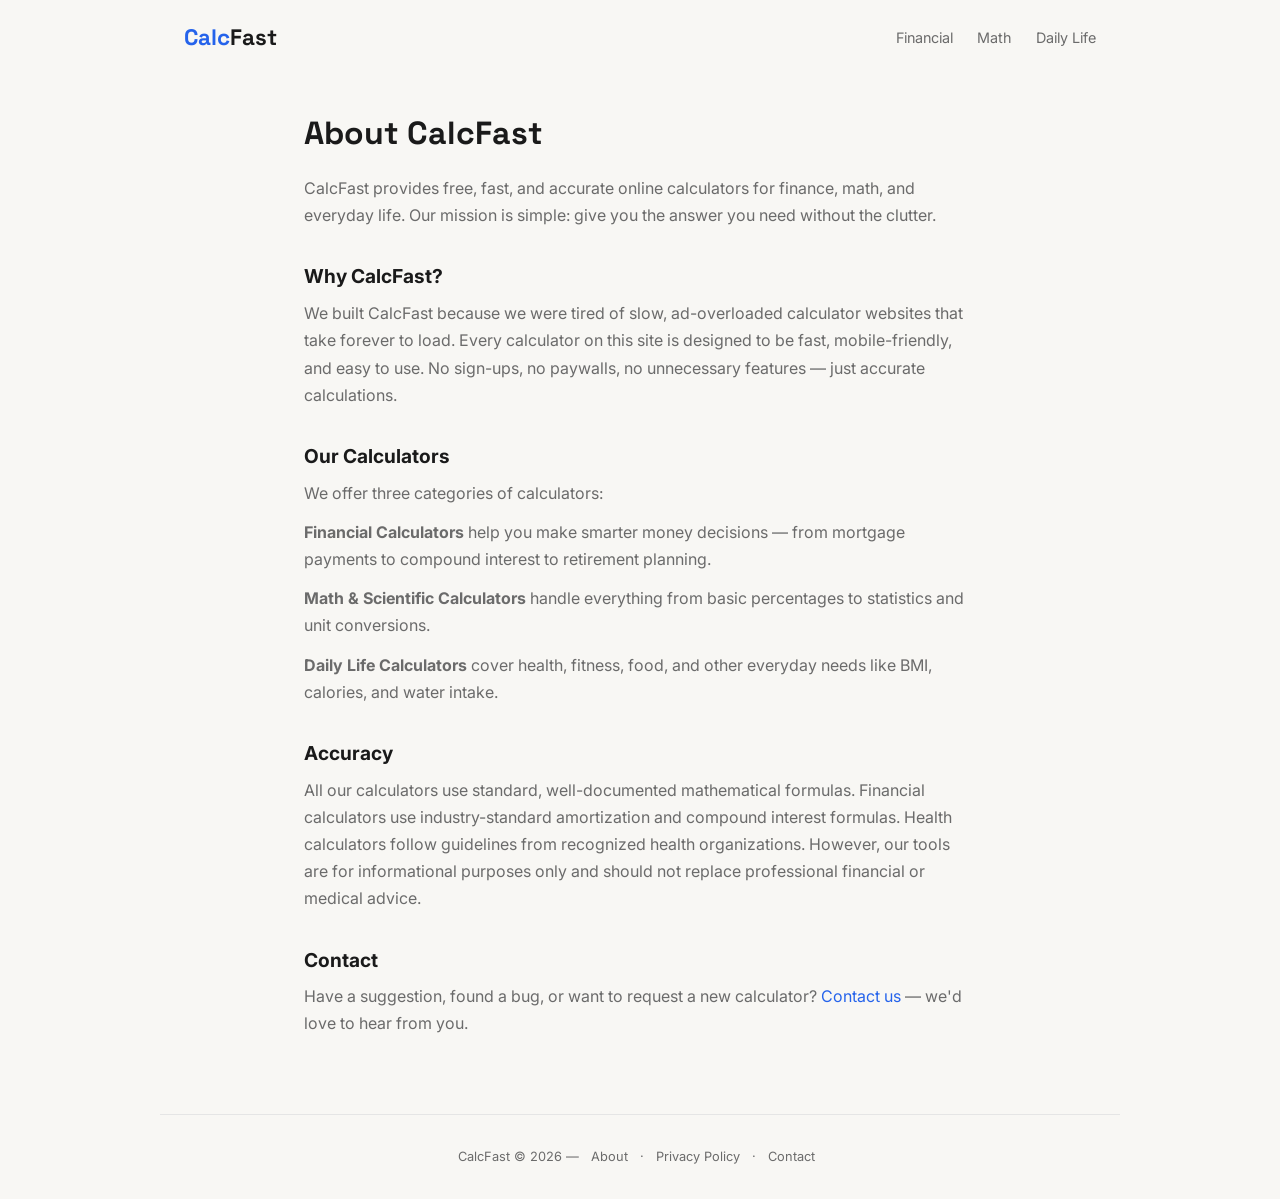
==== about.html @ 99d5f29c "full site with 3 calculators" ====
<!DOCTYPE html>
<html lang="en">
<head>
  <meta charset="UTF-8">
  <meta name="viewport" content="width=device-width, initial-scale=1.0">
  <title>About — CalcFast</title>
  <meta name="description" content="About CalcFast — free online calculators for finance, math, and daily life.">
  <link rel="stylesheet" href="css/styles.css">
</head>
<body>
  <nav>
    <a href="/" class="logo">Calc<span>Fast</span></a>
    <div class="nav-links">
      <a href="/#financial">Financial</a>
      <a href="/#math">Math</a>
      <a href="/#daily">Daily Life</a>
    </div>
  </nav>

  <div class="text-page">
    <h1>About CalcFast</h1>
    <p>CalcFast provides free, fast, and accurate online calculators for finance, math, and everyday life. Our mission is simple: give you the answer you need without the clutter.</p>

    <h2>Why CalcFast?</h2>
    <p>We built CalcFast because we were tired of slow, ad-overloaded calculator websites that take forever to load. Every calculator on this site is designed to be fast, mobile-friendly, and easy to use. No sign-ups, no paywalls, no unnecessary features — just accurate calculations.</p>

    <h2>Our Calculators</h2>
    <p>We offer three categories of calculators:</p>
    <p><strong>Financial Calculators</strong> help you make smarter money decisions — from mortgage payments to compound interest to retirement planning.</p>
    <p><strong>Math & Scientific Calculators</strong> handle everything from basic percentages to statistics and unit conversions.</p>
    <p><strong>Daily Life Calculators</strong> cover health, fitness, food, and other everyday needs like BMI, calories, and water intake.</p>

    <h2>Accuracy</h2>
    <p>All our calculators use standard, well-documented mathematical formulas. Financial calculators use industry-standard amortization and compound interest formulas. Health calculators follow guidelines from recognized health organizations. However, our tools are for informational purposes only and should not replace professional financial or medical advice.</p>

    <h2>Contact</h2>
    <p>Have a suggestion, found a bug, or want to request a new calculator? <a href="contact.html">Contact us</a> — we'd love to hear from you.</p>
  </div>

  <footer>
    <p>CalcFast © 2026 — <a href="about.html">About</a> · <a href="privacy.html">Privacy Policy</a> · <a href="contact.html">Contact</a></p>
  </footer>

  <!-- Cloudflare Web Analytics -->
  <script type='module' src='https://static.cloudflareinsights.com/beacon.min.js' data-cf-beacon='{"token": "786a42c007de480bbeeb7cb9413382cb"}'></script>
</body>
</html>
---- css/styles.css ----
@import url('https://fonts.googleapis.com/css2?family=Inter:wght@400;500;600;700&family=Space+Grotesk:wght@500;700&display=swap');

/* ═══════════════════════════════════════
   VARIABLES — cambia estos para cambiar
   toda la apariencia del sitio
   ═══════════════════════════════════════ */
:root {
  --bg: #f8f7f4;
  --surface: #ffffff;
  --text: #1a1a1a;
  --text-muted: #6b6b6b;
  --accent: #2563eb;
  --accent-light: #dbeafe;
  --border: #e5e5e5;
  --green: #16a34a;
  --green-light: #dcfce7;
  --yellow: #a16207;
  --yellow-light: #fef3c7;
  --red: #dc2626;
  --red-light: #fee2e2;
  --purple: #7c3aed;
  --purple-light: #ede9fe;
  --radius: 12px;
  --max-width: 960px;
}

/* ═══════════════════════════════════════
   RESET Y BASE
   ═══════════════════════════════════════ */
* { margin: 0; padding: 0; box-sizing: border-box; }

body {
  font-family: 'Inter', system-ui, sans-serif;
  background: var(--bg);
  color: var(--text);
  line-height: 1.6;
}

a { color: var(--accent); text-decoration: none; }
a:hover { text-decoration: underline; }

/* ═══════════════════════════════════════
   NAV
   ═══════════════════════════════════════ */
nav {
  display: flex;
  justify-content: space-between;
  align-items: center;
  max-width: var(--max-width);
  margin: 0 auto;
  padding: 1.25rem 1.5rem;
}

.logo {
  font-family: 'Space Grotesk', sans-serif;
  font-weight: 700;
  font-size: 1.4rem;
  color: var(--accent);
  text-decoration: none;
}
.logo span { color: var(--text); }

.nav-links { display: flex; gap: 1.5rem; }
.nav-links a {
  color: var(--text-muted);
  font-size: 0.9rem;
  text-decoration: none;
}
.nav-links a:hover { color: var(--text); }

/* ═══════════════════════════════════════
   HERO (solo home)
   ═══════════════════════════════════════ */
.hero {
  max-width: var(--max-width);
  margin: 0 auto;
  padding: 4rem 1.5rem 3rem;
  text-align: center;
}

.hero h1 {
  font-family: 'Space Grotesk', sans-serif;
  font-size: clamp(2rem, 5vw, 3rem);
  font-weight: 700;
  line-height: 1.15;
  margin-bottom: 1rem;
}

.hero p {
  color: var(--text-muted);
  font-size: 1.1rem;
  max-width: 540px;
  margin: 0 auto;
}

.badge {
  display: inline-block;
  background: var(--accent-light);
  color: var(--accent);
  font-size: 0.8rem;
  font-weight: 600;
  padding: 0.3rem 0.75rem;
  border-radius: 100px;
  margin-bottom: 1.25rem;
}

/* ═══════════════════════════════════════
   SECCIONES
   ═══════════════════════════════════════ */
.section {
  max-width: var(--max-width);
  margin: 0 auto;
  padding: 1rem 1.5rem 3rem;
}

.section-title {
  font-family: 'Space Grotesk', sans-serif;
  font-size: 1.4rem;
  margin-bottom: 0.25rem;
}

.section-subtitle {
  color: var(--text-muted);
  font-size: 0.95rem;
  margin-bottom: 1.25rem;
}

/* ═══════════════════════════════════════
   GRID DE CARDS
   ═══════════════════════════════════════ */
.grid {
  display: grid;
  grid-template-columns: repeat(auto-fill, minmax(260px, 1fr));
  gap: 1rem;
}

.card {
  background: var(--surface);
  border: 1px solid var(--border);
  border-radius: var(--radius);
  padding: 1.5rem;
  transition: box-shadow 0.2s, transform 0.2s;
  text-decoration: none;
  color: inherit;
  display: block;
}

.card:hover {
  box-shadow: 0 4px 20px rgba(0,0,0,0.06);
  transform: translateY(-2px);
  text-decoration: none;
}

.card-icon {
  width: 40px;
  height: 40px;
  border-radius: 10px;
  display: flex;
  align-items: center;
  justify-content: center;
  font-size: 1.2rem;
  margin-bottom: 0.75rem;
}

.card h3 {
  font-family: 'Space Grotesk', sans-serif;
  font-size: 1.05rem;
  margin-bottom: 0.4rem;
}

.card p {
  color: var(--text-muted);
  font-size: 0.88rem;
  line-height: 1.5;
}

.tag {
  display: inline-block;
  font-size: 0.7rem;
  font-weight: 600;
  padding: 0.2rem 0.5rem;
  border-radius: 6px;
  margin-top: 0.75rem;
}

.tag-live { background: var(--green-light); color: var(--green); }
.tag-soon { background: var(--yellow-light); color: var(--yellow); }

/* ═══════════════════════════════════════
   PÁGINA DE CALCULADORA
   ═══════════════════════════════════════ */
.calc-page {
  max-width: var(--max-width);
  margin: 0 auto;
  padding: 2rem 1.5rem 4rem;
}

.calc-page h1 {
  font-family: 'Space Grotesk', sans-serif;
  font-size: clamp(1.5rem, 4vw, 2rem);
  margin-bottom: 0.5rem;
}

.calc-page .subtitle {
  color: var(--text-muted);
  font-size: 1rem;
  margin-bottom: 2rem;
}

.breadcrumb {
  font-size: 0.85rem;
  color: var(--text-muted);
  margin-bottom: 1.5rem;
}
.breadcrumb a { color: var(--text-muted); }
.breadcrumb a:hover { color: var(--accent); }

/* Calculator box */
.calc-box {
  background: var(--surface);
  border: 1px solid var(--border);
  border-radius: var(--radius);
  padding: 2rem;
  margin-bottom: 2rem;
}

.calc-inputs {
  display: grid;
  grid-template-columns: repeat(auto-fit, minmax(200px, 1fr));
  gap: 1rem;
  margin-bottom: 1.5rem;
}

.input-group label {
  display: block;
  font-size: 0.8rem;
  font-weight: 500;
  color: var(--text-muted);
  margin-bottom: 0.35rem;
}

.input-group input,
.input-group select {
  width: 100%;
  padding: 0.6rem 0.75rem;
  border: 1px solid var(--border);
  border-radius: 8px;
  font-size: 1rem;
  font-family: inherit;
  background: var(--bg);
  color: var(--text);
  outline: none;
  transition: border-color 0.15s;
}

.input-group input:focus,
.input-group select:focus {
  border-color: var(--accent);
}

.results {
  display: grid;
  grid-template-columns: repeat(auto-fit, minmax(180px, 1fr));
  gap: 1rem;
  padding-top: 1.5rem;
  border-top: 1px solid var(--border);
}

.result-item span {
  display: block;
  font-size: 0.78rem;
  color: var(--text-muted);
  margin-bottom: 0.2rem;
}

.result-item strong {
  font-family: 'Space Grotesk', sans-serif;
  font-size: 1.5rem;
  color: var(--accent);
}

/* ═══════════════════════════════════════
   CONTENIDO SEO
   ═══════════════════════════════════════ */
.seo-content {
  background: var(--surface);
  border: 1px solid var(--border);
  border-radius: var(--radius);
  padding: 2rem;
  margin-bottom: 2rem;
}

.seo-content h2 {
  font-family: 'Space Grotesk', sans-serif;
  font-size: 1.3rem;
  margin-bottom: 1rem;
}

.seo-content p {
  color: var(--text-muted);
  margin-bottom: 1rem;
  line-height: 1.7;
}

.seo-content h3 {
  font-size: 1.05rem;
  margin: 1.5rem 0 0.5rem;
}

/* FAQ */
.faq { margin-top: 1.5rem; }

.faq details {
  border-bottom: 1px solid var(--border);
  padding: 1rem 0;
}

.faq summary {
  font-weight: 600;
  font-size: 0.95rem;
  cursor: pointer;
  list-style: none;
}

.faq summary::before {
  content: '▸ ';
  color: var(--accent);
}

.faq details[open] summary::before { content: '▾ '; }

.faq details p {
  margin-top: 0.5rem;
  color: var(--text-muted);
  font-size: 0.9rem;
}

/* ═══════════════════════════════════════
   AD SLOTS — placeholder hasta AdSense
   ═══════════════════════════════════════ */
.ad-slot {
  background: var(--bg);
  border: 1px dashed var(--border);
  border-radius: var(--radius);
  padding: 1.5rem;
  text-align: center;
  color: var(--border);
  font-size: 0.8rem;
  margin-bottom: 2rem;
}

/* ═══════════════════════════════════════
   RELATED CALCULATORS
   ═══════════════════════════════════════ */
.related {
  margin-top: 2rem;
}

.related h2 {
  font-family: 'Space Grotesk', sans-serif;
  font-size: 1.2rem;
  margin-bottom: 1rem;
}

/* ═══════════════════════════════════════
   PÁGINAS DE TEXTO (About, Privacy, etc)
   ═══════════════════════════════════════ */
.text-page {
  max-width: 720px;
  margin: 0 auto;
  padding: 2rem 1.5rem 4rem;
}

.text-page h1 {
  font-family: 'Space Grotesk', sans-serif;
  font-size: 2rem;
  margin-bottom: 1rem;
}

.text-page h2 {
  font-size: 1.2rem;
  margin: 2rem 0 0.5rem;
}

.text-page p, .text-page li {
  color: var(--text-muted);
  line-height: 1.7;
  margin-bottom: 0.75rem;
}

/* ═══════════════════════════════════════
   FOOTER
   ═══════════════════════════════════════ */
footer {
  text-align: center;
  padding: 2rem 1.5rem;
  color: var(--text-muted);
  font-size: 0.8rem;
  border-top: 1px solid var(--border);
  max-width: var(--max-width);
  margin: 0 auto;
}

footer a {
  color: var(--text-muted);
  margin: 0 0.5rem;
}

/* ═══════════════════════════════════════
   RESPONSIVE
   ═══════════════════════════════════════ */
@media (max-width: 600px) {
  .nav-links { gap: 0.75rem; }
  .nav-links a { font-size: 0.8rem; }
  .calc-box { padding: 1.25rem; }
  .result-item strong { font-size: 1.2rem; }
  .hero { padding: 2.5rem 1.5rem 2rem; }
}
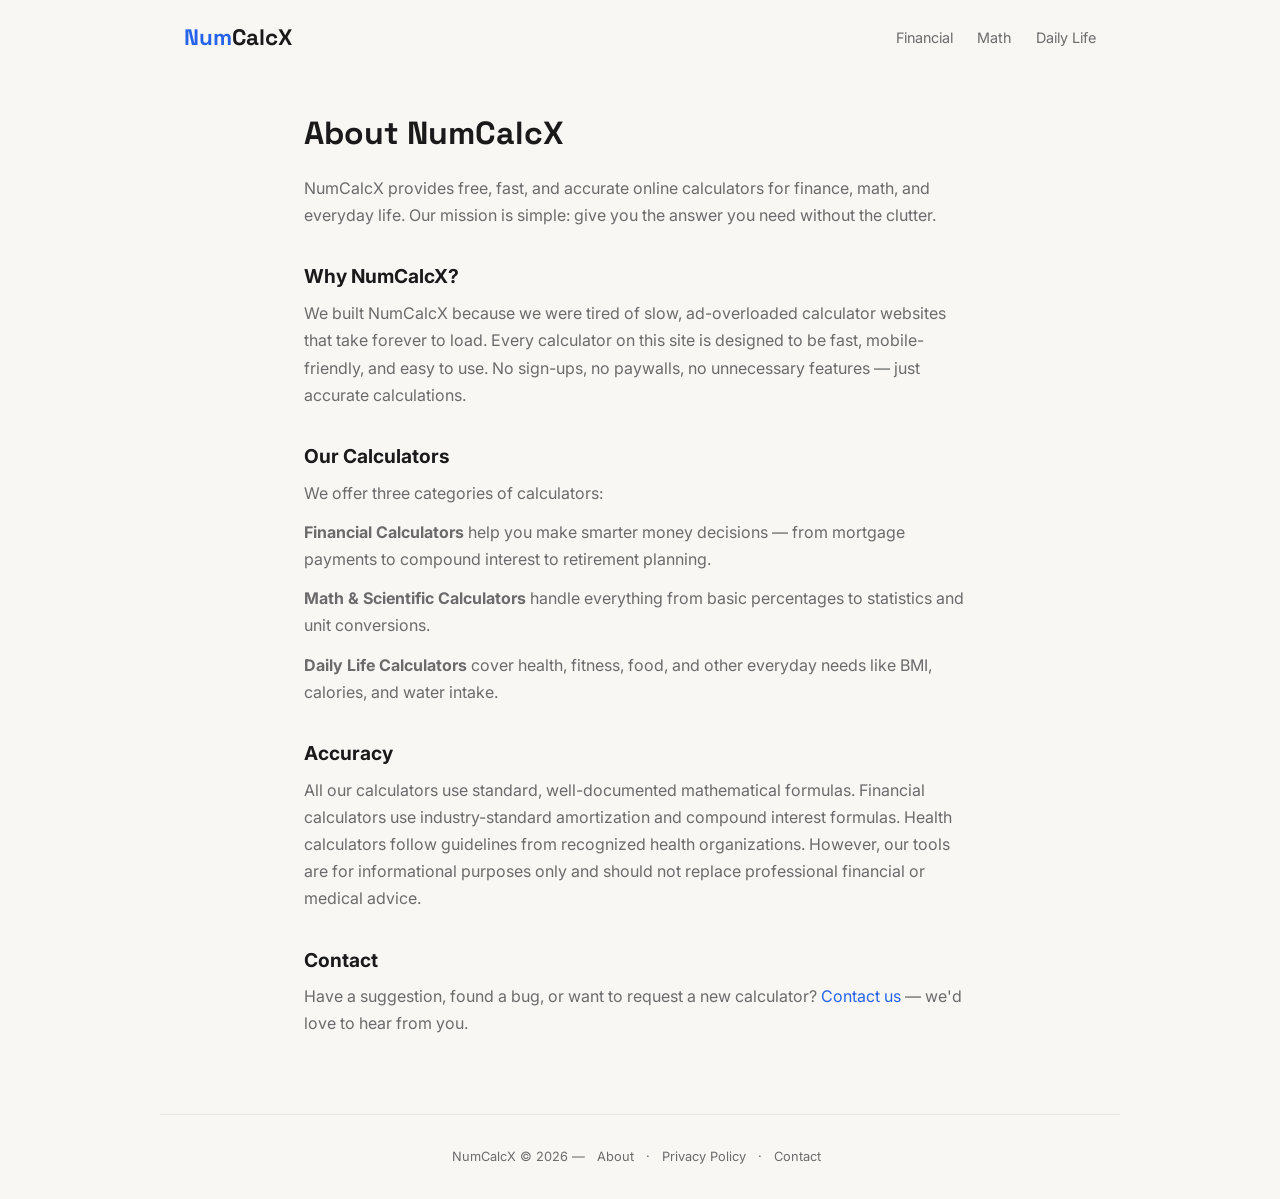
==== commit 38128ecd: "rebrand site from CalcFast to NumCalcX Real domain (numcalcx.com) and contact email (numcalcx@gmail." ====
--- a/about.html
+++ b/about.html
@@ -3,13 +3,13 @@
 <head>
   <meta charset="UTF-8">
   <meta name="viewport" content="width=device-width, initial-scale=1.0">
-  <title>About — CalcFast</title>
-  <meta name="description" content="About CalcFast — free online calculators for finance, math, and daily life.">
+  <title>About — NumCalcX</title>
+  <meta name="description" content="About NumCalcX — free online calculators for finance, math, and daily life.">
   <link rel="stylesheet" href="css/styles.css">
 </head>
 <body>
   <nav>
-    <a href="/" class="logo">Calc<span>Fast</span></a>
+    <a href="/" class="logo">Num<span>CalcX</span></a>
     <div class="nav-links">
       <a href="/#financial">Financial</a>
       <a href="/#math">Math</a>
@@ -18,11 +18,11 @@
   </nav>
 
   <div class="text-page">
-    <h1>About CalcFast</h1>
-    <p>CalcFast provides free, fast, and accurate online calculators for finance, math, and everyday life. Our mission is simple: give you the answer you need without the clutter.</p>
+    <h1>About NumCalcX</h1>
+    <p>NumCalcX provides free, fast, and accurate online calculators for finance, math, and everyday life. Our mission is simple: give you the answer you need without the clutter.</p>
 
-    <h2>Why CalcFast?</h2>
-    <p>We built CalcFast because we were tired of slow, ad-overloaded calculator websites that take forever to load. Every calculator on this site is designed to be fast, mobile-friendly, and easy to use. No sign-ups, no paywalls, no unnecessary features — just accurate calculations.</p>
+    <h2>Why NumCalcX?</h2>
+    <p>We built NumCalcX because we were tired of slow, ad-overloaded calculator websites that take forever to load. Every calculator on this site is designed to be fast, mobile-friendly, and easy to use. No sign-ups, no paywalls, no unnecessary features — just accurate calculations.</p>
 
     <h2>Our Calculators</h2>
     <p>We offer three categories of calculators:</p>
@@ -38,7 +38,7 @@
   </div>
 
   <footer>
-    <p>CalcFast © 2026 — <a href="about.html">About</a> · <a href="privacy.html">Privacy Policy</a> · <a href="contact.html">Contact</a></p>
+    <p>NumCalcX © 2026 — <a href="about.html">About</a> · <a href="privacy.html">Privacy Policy</a> · <a href="contact.html">Contact</a></p>
   </footer>
 
   <!-- Cloudflare Web Analytics -->
--- a/css/styles.css
+++ b/css/styles.css
@@ -407,12 +407,266 @@
 }
 
 /* ═══════════════════════════════════════
+   SCIENTIFIC CALCULATOR (HOME)
+   ═══════════════════════════════════════ */
+.sci-calc-layout {
+  display: flex;
+  flex-wrap: wrap;
+  gap: 1rem;
+  align-items: flex-start;
+  justify-content: center;
+}
+
+.sci-calc {
+  width: 100%;
+  max-width: 480px;
+  margin: 0 auto;
+  background: var(--surface);
+  border: 1px solid var(--border);
+  border-radius: var(--radius);
+  padding: 1.1rem 1.25rem;
+  box-shadow: 0 4px 20px rgba(0,0,0,0.06);
+}
+
+.sci-calc-save-btn {
+  width: 100%;
+  margin-top: 0.6rem;
+  padding: 0.65rem;
+  border: none;
+  border-radius: 10px;
+  background: var(--accent-light);
+  color: var(--accent);
+  font-family: 'Inter', sans-serif;
+  font-weight: 600;
+  font-size: 0.9rem;
+  cursor: pointer;
+  box-shadow: 0 1px 2px rgba(0,0,0,0.05);
+  transition: transform 0.12s ease, box-shadow 0.12s ease, filter 0.12s ease;
+}
+
+.sci-calc-save-btn:hover {
+  transform: translateY(-2px);
+  box-shadow: 0 4px 10px rgba(0,0,0,0.08);
+}
+
+.sci-calc-save-btn:active {
+  transform: scale(0.97);
+}
+
+/* ═══════════════════════════════════════
+   HISTORY & MEMORY PANEL
+   ═══════════════════════════════════════ */
+.sci-history {
+  width: 300px;
+  max-width: 100%;
+  flex-shrink: 0;
+  background: var(--surface);
+  border: 1px solid var(--border);
+  border-radius: var(--radius);
+  padding: 1.1rem;
+  box-shadow: 0 4px 20px rgba(0,0,0,0.06);
+  display: flex;
+  flex-direction: column;
+}
+
+.sci-history-header {
+  display: flex;
+  align-items: center;
+  justify-content: space-between;
+  margin-bottom: 0.75rem;
+}
+
+.sci-history-header h3 {
+  font-family: 'Space Grotesk', sans-serif;
+  font-size: 1rem;
+}
+
+.sci-history-clear {
+  border: none;
+  background: var(--red-light);
+  color: var(--red);
+  font-size: 0.75rem;
+  font-weight: 600;
+  padding: 0.3rem 0.6rem;
+  border-radius: 8px;
+  cursor: pointer;
+  transition: filter 0.12s ease;
+}
+
+.sci-history-clear:hover {
+  filter: brightness(0.95);
+}
+
+.sci-history-list {
+  list-style: none;
+  display: flex;
+  flex-direction: column;
+  gap: 0.4rem;
+  max-height: 420px;
+  overflow-y: auto;
+  transition: opacity 0.18s ease;
+}
+
+.sci-history-list--clearing {
+  opacity: 0;
+}
+
+.sci-history-item {
+  background: var(--bg);
+  border: 1px solid var(--border);
+  border-radius: 8px;
+  padding: 0.55rem 0.7rem;
+  font-size: 0.85rem;
+  color: var(--text);
+  cursor: pointer;
+  word-break: break-word;
+  transition: transform 0.12s ease, box-shadow 0.12s ease, border-color 0.12s ease;
+  animation: sci-history-in 0.22s ease both;
+}
+
+.sci-history-item:hover {
+  transform: translateY(-1px);
+  box-shadow: 0 2px 8px rgba(0,0,0,0.06);
+  border-color: var(--accent);
+}
+
+.sci-history-item:focus-visible {
+  outline: 2px solid var(--accent);
+  outline-offset: 2px;
+}
+
+.sci-history-empty {
+  color: var(--text-muted);
+  font-size: 0.85rem;
+  text-align: center;
+  padding: 1rem 0;
+}
+
+@keyframes sci-history-in {
+  from { opacity: 0; transform: translateY(-6px); }
+  to { opacity: 1; transform: translateY(0); }
+}
+
+.sci-calc-display {
+  background: var(--bg);
+  border: 1px solid var(--border);
+  border-radius: 10px;
+  padding: 0.7rem 1.1rem;
+  margin-bottom: 0.65rem;
+  text-align: right;
+  overflow: hidden;
+}
+
+.sci-calc-expr {
+  font-family: 'Space Grotesk', sans-serif;
+  font-size: clamp(1.2rem, 5vw, 1.6rem);
+  font-weight: 700;
+  color: var(--text);
+  min-height: 1.6rem;
+  overflow-wrap: break-word;
+}
+
+.sci-calc-preview {
+  font-size: 0.8rem;
+  color: var(--text-muted);
+  min-height: 1rem;
+  margin-top: 0.2rem;
+}
+
+.sci-calc-grid {
+  display: grid;
+  grid-template-columns: repeat(4, 1fr);
+  gap: 0.4rem;
+}
+
+.sci-btn {
+  border: none;
+  border-radius: 10px;
+  background: var(--bg);
+  color: var(--text);
+  font-family: 'Inter', sans-serif;
+  font-size: 1rem;
+  font-weight: 600;
+  aspect-ratio: 2.4 / 1;
+  display: flex;
+  align-items: center;
+  justify-content: center;
+  cursor: pointer;
+  box-shadow: 0 1px 2px rgba(0,0,0,0.05);
+  transition: transform 0.12s ease, box-shadow 0.12s ease, filter 0.12s ease;
+}
+
+.sci-btn:hover {
+  transform: translateY(-2px);
+  box-shadow: 0 4px 10px rgba(0,0,0,0.08);
+}
+
+.sci-btn:active {
+  transform: scale(0.94);
+  box-shadow: 0 1px 2px rgba(0,0,0,0.05);
+}
+
+.sci-btn--func {
+  background: var(--purple-light);
+  color: var(--purple);
+  font-size: 0.8rem;
+}
+
+.sci-btn--op {
+  background: var(--accent-light);
+  color: var(--accent);
+  font-size: 1.1rem;
+}
+
+.sci-btn--clear {
+  background: var(--red-light);
+  color: var(--red);
+}
+
+.sci-btn--del {
+  background: var(--yellow-light);
+  color: var(--yellow);
+}
+
+.sci-btn--equals {
+  background: var(--accent);
+  color: #fff;
+  font-size: 1.2rem;
+}
+
+.sci-btn--equals:hover {
+  filter: brightness(1.08);
+}
+
+/* ═══════════════════════════════════════
+   MORTGAGE PROGRESS CHART
+   ═══════════════════════════════════════ */
+.mortgage-chart-title {
+  font-family: 'Space Grotesk', sans-serif;
+  font-size: 1.05rem;
+  margin-bottom: 1rem;
+}
+
+.mortgage-chart-wrap {
+  position: relative;
+  width: 100%;
+  height: 340px;
+}
+
+/* ═══════════════════════════════════════
    RESPONSIVE
    ═══════════════════════════════════════ */
 @media (max-width: 600px) {
   .nav-links { gap: 0.75rem; }
   .nav-links a { font-size: 0.8rem; }
   .calc-box { padding: 1.25rem; }
+  .mortgage-chart-wrap { height: 260px; }
   .result-item strong { font-size: 1.2rem; }
   .hero { padding: 2.5rem 1.5rem 2rem; }
-}
+  .sci-calc { padding: 1rem; }
+  .sci-calc-grid { gap: 0.35rem; }
+  .sci-btn { font-size: 0.9rem; }
+  .sci-btn--func { font-size: 0.68rem; }
+  .sci-history { width: 100%; }
+  .sci-history-list { max-height: 320px; }
+}
